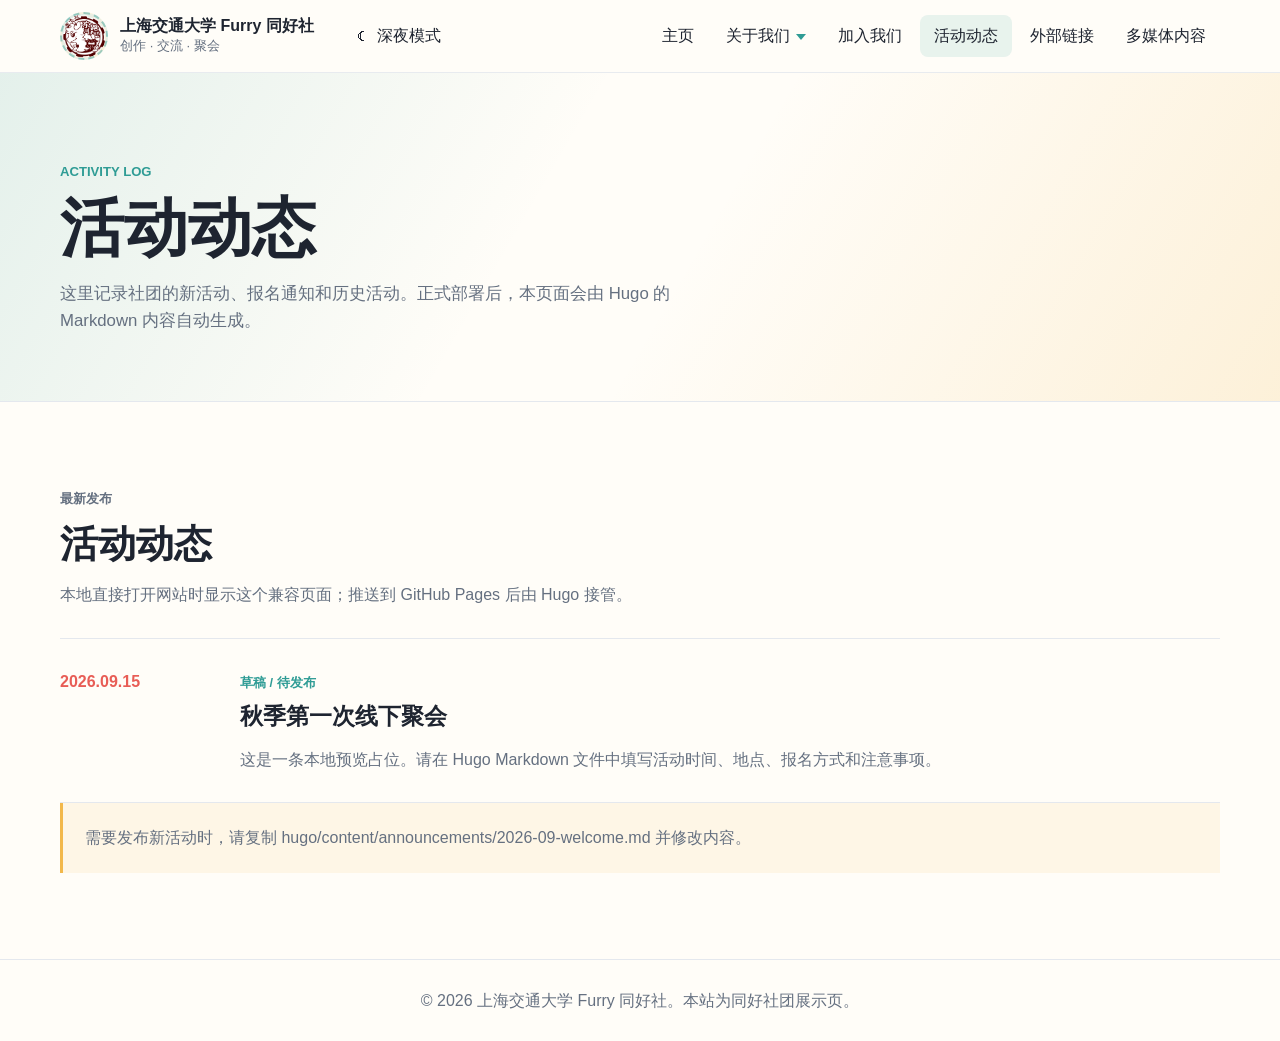
==== announcements/index.html @ 958e7d57 "初始化上海交通大学 Furry 同好社网站" ====
<!doctype html>
<html lang="zh-CN">
<head>
  <meta charset="utf-8">
  <meta name="viewport" content="width=device-width, initial-scale=1">
  <meta name="description" content="上海交通大学 Furry 同好社的活动动态与归档。">
  <title>活动动态 | 上海交通大学 Furry 同好社</title>
  <link rel="stylesheet" href="../styles.css">
</head>
<body data-page="announcements" data-site-base="../">
  <div data-site-nav-slot></div>
  <main>
    <header class="page-hero">
      <div class="page-hero-inner">
        <p class="eyebrow">ACTIVITY LOG</p>
        <h1>活动动态</h1>
        <p>这里记录社团的新活动、报名通知和历史活动。正式部署后，本页面会由 Hugo 的 Markdown 内容自动生成。</p>
      </div>
    </header>

    <section class="section">
      <div class="section-inner">
        <div class="section-heading">
          <p class="eyebrow">最新发布</p>
          <h2>活动动态</h2>
          <p>本地直接打开网站时显示这个兼容页面；推送到 GitHub Pages 后由 Hugo 接管。</p>
        </div>
        <div class="announcement-list">
          <!-- 本地预览占位。正式发布请编辑 hugo/content/announcements/ 下的 Markdown 文件。 -->
          <article class="announcement-item">
            <time datetime="2026-09-15">2026.09.15</time>
            <div>
              <span class="status-tag">草稿 / 待发布</span>
              <h2>秋季第一次线下聚会</h2>
              <p>这是一条本地预览占位。请在 Hugo Markdown 文件中填写活动时间、地点、报名方式和注意事项。</p>
            </div>
          </article>
          <div class="empty-note">需要发布新活动时，请复制 hugo/content/announcements/2026-09-welcome.md 并修改内容。</div>
        </div>
      </div>
    </section>
  </main>
  <footer class="footer"><p>© 2026 上海交通大学 Furry 同好社。本站为同好社团展示页。</p></footer>
  <script src="../nav.js"></script>
  <script src="../script.js"></script>
</body>
</html>
---- styles.css ----
:root {
  --bg: #fffdf8;
  --surface: #ffffff;
  --ink: #1e2430;
  --muted: #657080;
  --line: #e4e8ee;
  --header-bg: rgba(255, 253, 248, 0.92);
  --header-border: rgba(228, 232, 238, 0.85);
  --band: #f4f8f6;
  --coral: #e85d56;
  --teal: #2f9c95;
  --yellow: #f2b84b;
  --leaf: #78a866;
  --shadow: 0 18px 45px rgba(30, 36, 48, 0.12);
  --card-shadow: 0 10px 28px rgba(30, 36, 48, 0.06);
  --hero-overlay: linear-gradient(90deg, rgba(30, 36, 48, 0.64), rgba(30, 36, 48, 0.22) 54%, rgba(30, 36, 48, 0.08));
  --radius: 8px;
  color-scheme: light;
}

:root[data-theme="dark"] {
  --bg: #111418;
  --surface: #1a2027;
  --ink: #edf2f7;
  --muted: #a7b2c2;
  --line: #303946;
  --header-bg: rgba(17, 20, 24, 0.9);
  --header-border: rgba(48, 57, 70, 0.88);
  --band: #151b22;
  --coral: #ff766f;
  --teal: #63d2c9;
  --yellow: #ffd166;
  --leaf: #9fca8f;
  --shadow: 0 18px 45px rgba(0, 0, 0, 0.36);
  --card-shadow: 0 10px 28px rgba(0, 0, 0, 0.24);
  --hero-overlay: linear-gradient(90deg, rgba(10, 13, 18, 0.76), rgba(10, 13, 18, 0.34) 54%, rgba(10, 13, 18, 0.14));
  color-scheme: dark;
}

* {
  box-sizing: border-box;
}

html {
  scroll-behavior: smooth;
}

body {
  margin: 0;
  background: var(--bg);
  color: var(--ink);
  font-family: -apple-system, BlinkMacSystemFont, "Segoe UI", "Microsoft YaHei", sans-serif;
  line-height: 1.6;
  transition: background-color 180ms ease, color 180ms ease;
}

a {
  color: inherit;
  text-decoration: none;
}

img {
  display: block;
  max-width: 100%;
}

button {
  font: inherit;
}

.sr-only {
  position: absolute;
  width: 1px;
  height: 1px;
  padding: 0;
  margin: -1px;
  overflow: hidden;
  clip: rect(0, 0, 0, 0);
  white-space: nowrap;
  border: 0;
}

.site-header {
  position: sticky;
  top: 0;
  z-index: 20;
  background: var(--header-bg);
  border-bottom: 1px solid var(--header-border);
  backdrop-filter: blur(18px);
}

.nav {
  width: min(1160px, calc(100% - 40px));
  min-height: 72px;
  margin: 0 auto;
  display: flex;
  align-items: center;
  justify-content: space-between;
  gap: 24px;
}

.brand {
  display: inline-flex;
  align-items: center;
  gap: 12px;
  min-width: 0;
}

.logo-slot {
  width: 48px;
  height: 48px;
  flex: 0 0 48px;
  display: grid;
  place-items: center;
  overflow: hidden;
  border: 2px dashed rgba(47, 156, 149, 0.45);
  border-radius: 50%;
  background: linear-gradient(135deg, rgba(47, 156, 149, 0.16), rgba(242, 184, 75, 0.18));
}

.logo-slot.is-empty::before {
  content: "LOGO";
  color: var(--teal);
  font-size: 0.72rem;
  font-weight: 800;
  letter-spacing: 0;
}

.brand-title,
.brand-subtitle {
  display: block;
}

.brand-title {
  font-weight: 800;
  line-height: 1.2;
}

.brand-subtitle {
  color: var(--muted);
  font-size: 0.82rem;
}

.nav-menu {
  list-style: none;
  margin: 0;
  margin-left: auto;
  padding: 0;
  display: flex;
  align-items: center;
  gap: 4px;
}

.nav-menu a,
.nav-menu button,
.theme-toggle {
  display: inline-flex;
  align-items: center;
  min-height: 40px;
  padding: 8px 14px;
  border: 0;
  border-radius: var(--radius);
  background: transparent;
  color: var(--ink);
  cursor: pointer;
}

.nav-menu a:hover,
.nav-menu button:hover,
.theme-toggle:hover,
.nav-menu a:focus-visible,
.nav-menu button:focus-visible,
.theme-toggle:focus-visible,
.nav-menu a.is-current,
.nav-menu button.is-current {
  outline: 0;
  background: rgba(47, 156, 149, 0.11);
}

.has-submenu {
  position: relative;
}

.has-submenu > button::after {
  content: "";
  width: 0;
  height: 0;
  margin-left: 6px;
  border-left: 5px solid transparent;
  border-right: 5px solid transparent;
  border-top: 6px solid var(--teal);
  transform: translateY(1px);
  transition: transform 180ms ease;
}

.has-submenu:hover > button::after,
.has-submenu:focus-within > button::after,
.has-submenu.is-open > button::after {
  transform: translateY(1px) rotate(180deg);
}

.theme-toggle {
  gap: 8px;
  border: 0;
  border-radius: var(--radius);
  background: transparent;
  color: var(--ink);
  cursor: pointer;
}

.theme-icon {
  width: 1.1em;
  text-align: center;
}

.theme-toggle .theme-icon::before {
  content: "☾";
}

:root[data-theme="dark"] .theme-toggle .theme-icon::before {
  content: "☀";
}

.submenu {
  position: absolute;
  top: calc(100% + 8px);
  left: 0;
  min-width: 150px;
  margin: 0;
  padding: 8px;
  list-style: none;
  border: 1px solid var(--line);
  border-radius: var(--radius);
  background: var(--surface);
  box-shadow: var(--shadow);
  opacity: 0;
  visibility: hidden;
  transform: translateY(-8px);
  transition: opacity 180ms ease, transform 180ms ease, visibility 180ms ease;
}

.has-submenu:hover .submenu,
.has-submenu:focus-within .submenu {
  opacity: 1;
  visibility: visible;
  transform: translateY(0);
}

.submenu a {
  width: 100%;
  white-space: nowrap;
}

.nav-toggle {
  display: none;
  width: 44px;
  height: 44px;
  border: 1px solid var(--line);
  border-radius: var(--radius);
  background: var(--surface);
  cursor: pointer;
}

.nav-toggle span:not(.sr-only) {
  display: block;
  width: 20px;
  height: 2px;
  margin: 4px auto;
  background: var(--ink);
}

.hero {
  position: relative;
  min-height: calc(100vh - 72px);
  display: grid;
  align-items: end;
  overflow: hidden;
}

.carousel,
.slides,
.slide,
.slide-placeholder {
  position: absolute;
  inset: 0;
}

.slide {
  opacity: 0;
  transition: opacity 500ms ease;
}

.slide.is-active {
  opacity: 1;
}

.slide-placeholder {
  background-size: cover;
  background-position: center;
}

.slide-placeholder::after {
  content: "";
  position: absolute;
  inset: 0;
  background: var(--hero-overlay);
}

.slide-campus {
  background:
    radial-gradient(circle at 24% 30%, rgba(232, 93, 86, 0.72), transparent 16%),
    radial-gradient(circle at 72% 42%, rgba(47, 156, 149, 0.62), transparent 18%),
    linear-gradient(135deg, #87b88d 0%, #e6d88b 42%, #92c7cf 100%);
}

.slide-workshop {
  background:
    radial-gradient(circle at 66% 32%, rgba(242, 184, 75, 0.82), transparent 17%),
    radial-gradient(circle at 32% 58%, rgba(47, 156, 149, 0.72), transparent 18%),
    linear-gradient(135deg, #f7f4ea 0%, #b8d7dc 52%, #eaa29d 100%);
}

.slide-photo {
  background:
    radial-gradient(circle at 40% 38%, rgba(120, 168, 102, 0.72), transparent 18%),
    radial-gradient(circle at 76% 58%, rgba(232, 93, 86, 0.62), transparent 15%),
    linear-gradient(135deg, #8cc1a4 0%, #c8d97a 45%, #d8eef0 100%);
}

.carousel-btn {
  position: absolute;
  top: 50%;
  z-index: 4;
  width: 44px;
  height: 44px;
  border: 1px solid rgba(255, 255, 255, 0.58);
  border-radius: 50%;
  background: rgba(255, 255, 255, 0.22);
  color: #fff;
  font-size: 2rem;
  line-height: 1;
  cursor: pointer;
  transform: translateY(-50%);
}

.carousel-btn:hover,
.carousel-btn:focus-visible {
  outline: 0;
  background: rgba(255, 255, 255, 0.34);
}

.carousel-btn.prev {
  left: 24px;
}

.carousel-btn.next {
  right: 24px;
}

.carousel-dots {
  position: absolute;
  left: 50%;
  bottom: 28px;
  z-index: 5;
  display: flex;
  gap: 10px;
  transform: translateX(-50%);
}

.carousel-dots button {
  width: 10px;
  height: 10px;
  padding: 0;
  border: 1px solid rgba(255, 255, 255, 0.8);
  border-radius: 50%;
  background: rgba(255, 255, 255, 0.35);
  cursor: pointer;
}

.carousel-dots button.is-active {
  background: #fff;
}

.hero-copy {
  position: relative;
  z-index: 3;
  width: min(1160px, calc(100% - 40px));
  margin: 0 auto;
  padding: 0 0 118px;
  color: #fff;
}

.hero-copy h1 {
  max-width: 780px;
  margin: 0;
  font-size: clamp(2.3rem, 5vw, 5.4rem);
  line-height: 1.05;
  letter-spacing: 0;
}

.hero-copy p:not(.eyebrow) {
  max-width: 670px;
  margin: 22px 0 0;
  font-size: 1.08rem;
}

.eyebrow {
  margin: 0 0 12px;
  color: var(--teal);
  font-size: 0.82rem;
  font-weight: 800;
  letter-spacing: 0;
  text-transform: uppercase;
}

.hero-copy .eyebrow {
  color: #ffe08d;
}

.hero-actions {
  display: flex;
  flex-wrap: wrap;
  gap: 12px;
  margin-top: 28px;
}

.btn {
  display: inline-flex;
  align-items: center;
  justify-content: center;
  min-height: 44px;
  padding: 10px 18px;
  border-radius: var(--radius);
  font-weight: 700;
}

.btn.primary {
  background: var(--coral);
  color: #fff;
}

.btn.secondary {
  border: 1px solid rgba(255, 255, 255, 0.7);
  color: #fff;
}

.section {
  padding: 86px 0;
}

.band {
  background: var(--band);
}

.section-inner {
  width: min(1160px, calc(100% - 40px));
  margin: 0 auto;
}

.two-column {
  display: grid;
  grid-template-columns: minmax(240px, 0.8fr) minmax(0, 1.2fr);
  gap: 52px;
  align-items: start;
}

h2 {
  margin: 0;
  font-size: clamp(1.8rem, 3vw, 3rem);
  line-height: 1.18;
  letter-spacing: 0;
}

h3 {
  margin: 0 0 8px;
  font-size: 1.08rem;
}

.prose p,
.section-heading p,
.notice p,
.feature p,
.member p {
  color: var(--muted);
}

.prose p:first-child {
  margin-top: 0;
}

.section-heading {
  max-width: 680px;
  margin-bottom: 30px;
}

.notice-list,
.feature-grid,
.member-grid,
.gallery-grid {
  display: grid;
  gap: 18px;
}

.notice-list {
  grid-template-columns: repeat(3, minmax(0, 1fr));
}

.feature-grid {
  grid-template-columns: repeat(4, minmax(0, 1fr));
}

.member-grid {
  grid-template-columns: repeat(3, minmax(0, 1fr));
}

.gallery-grid {
  grid-template-columns: repeat(4, minmax(0, 1fr));
}

.notice,
.feature,
.member,
.gallery-grid figure {
  margin: 0;
  border: 1px solid var(--line);
  border-radius: var(--radius);
  background: var(--surface);
  box-shadow: var(--card-shadow);
}

.notice,
.feature,
.member {
  padding: 22px;
}

.notice time {
  display: block;
  margin-bottom: 12px;
  color: var(--coral);
  font-size: 0.88rem;
  font-weight: 800;
}

.feature-icon {
  display: inline-grid;
  place-items: center;
  width: 36px;
  height: 36px;
  margin-bottom: 18px;
  border-radius: 50%;
  background: rgba(47, 156, 149, 0.12);
  color: var(--teal);
  font-weight: 900;
}

.avatar-placeholder {
  width: 64px;
  height: 64px;
  display: grid;
  place-items: center;
  margin-bottom: 18px;
  border-radius: 50%;
  background: linear-gradient(135deg, rgba(232, 93, 86, 0.18), rgba(47, 156, 149, 0.18));
  color: var(--teal);
  font-weight: 900;
}

.gallery-grid figure {
  overflow: hidden;
}

.gallery-placeholder {
  aspect-ratio: 4 / 3;
  background-size: cover;
}

.gallery-one {
  background: linear-gradient(135deg, rgba(47, 156, 149, 0.32), rgba(242, 184, 75, 0.45));
}

.gallery-two {
  background: linear-gradient(135deg, rgba(232, 93, 86, 0.28), rgba(47, 156, 149, 0.34));
}

.gallery-three {
  background: linear-gradient(135deg, rgba(120, 168, 102, 0.32), rgba(242, 184, 75, 0.34));
}

.gallery-four {
  background: linear-gradient(135deg, rgba(47, 156, 149, 0.26), rgba(232, 93, 86, 0.32));
}

figcaption {
  padding: 14px 16px;
  color: var(--muted);
}

.link-list {
  display: flex;
  flex-wrap: wrap;
  gap: 12px;
}

.link-list a {
  display: inline-flex;
  align-items: center;
  min-height: 44px;
  padding: 10px 16px;
  border: 1px solid var(--line);
  border-radius: var(--radius);
  background: var(--surface);
  color: var(--teal);
  font-weight: 800;
}

.link-list a:hover,
.link-list a:focus-visible {
  outline: 0;
  border-color: rgba(47, 156, 149, 0.5);
  background: rgba(47, 156, 149, 0.08);
}

.footer {
  padding: 28px 20px;
  border-top: 1px solid var(--line);
  color: var(--muted);
  text-align: center;
}

.footer p {
  margin: 0;
}

.section-more {
  margin: 24px 0 0;
}

.section-more a,
.text-link {
  color: var(--teal);
  font-weight: 800;
}

/* 内页公共样式：about、announcements、links、gallery 共用。 */
.page-hero {
  padding: 88px 0 66px;
  border-bottom: 1px solid var(--line);
  background:
    linear-gradient(120deg, rgba(47, 156, 149, 0.13), transparent 42%),
    linear-gradient(300deg, rgba(242, 184, 75, 0.18), transparent 46%),
    var(--bg);
}

.page-hero-inner {
  width: min(1160px, calc(100% - 40px));
  margin: 0 auto;
}

.page-hero h1 {
  max-width: 760px;
  margin: 0;
  font-size: clamp(2.2rem, 5vw, 4.5rem);
  line-height: 1.08;
  letter-spacing: 0;
}

.page-hero p:not(.eyebrow) {
  max-width: 680px;
  margin: 18px 0 0;
  color: var(--muted);
  font-size: 1.05rem;
}

.page-index {
  display: flex;
  flex-wrap: wrap;
  gap: 10px;
  margin-top: 28px;
}

.page-index a {
  padding: 8px 12px;
  border: 1px solid var(--line);
  border-radius: var(--radius);
  background: var(--surface);
  color: var(--teal);
  font-weight: 700;
}

.content-grid {
  display: grid;
  grid-template-columns: 240px minmax(0, 1fr);
  gap: 52px;
}

.content-label {
  color: var(--teal);
  font-weight: 800;
}

.detail-list {
  display: grid;
  grid-template-columns: repeat(2, minmax(0, 1fr));
  gap: 18px;
}

.detail-item {
  padding: 20px 0;
  border-top: 2px solid var(--teal);
}

.detail-item p {
  margin-bottom: 0;
  color: var(--muted);
}

.member-list,
.announcement-list {
  border-top: 1px solid var(--line);
}

.member-row {
  display: grid;
  grid-template-columns: 80px minmax(160px, 0.45fr) minmax(0, 1fr);
  gap: 24px;
  align-items: center;
  padding: 22px 0;
  border-bottom: 1px solid var(--line);
}

.member-row .avatar-placeholder {
  margin: 0;
}

.member-row h3,
.member-row p {
  margin: 0;
}

.member-row p {
  color: var(--muted);
}

.member-avatar {
  width: 64px;
  height: 64px;
  object-fit: cover;
  border-radius: 50%;
}

.roster-grid {
  display: grid;
  grid-template-columns: repeat(4, minmax(0, 1fr));
  gap: 18px;
}

.roster-card {
  min-width: 0;
  padding: 22px;
  border: 1px solid var(--line);
  border-radius: var(--radius);
  background: var(--surface);
}

.roster-card .avatar-placeholder {
  margin-bottom: 16px;
}

.roster-card h3,
.roster-card p {
  margin: 0;
}

.roster-card p {
  color: var(--muted);
  font-size: 0.92rem;
}

.roster-avatar {
  width: 72px;
  height: 72px;
  margin-bottom: 16px;
  object-fit: cover;
  border-radius: 50%;
}

.announcement-item {
  display: grid;
  grid-template-columns: 150px minmax(0, 1fr);
  gap: 30px;
  padding: 30px 0;
  border-bottom: 1px solid var(--line);
}

.announcement-item time {
  color: var(--coral);
  font-weight: 800;
}

.announcement-item h2 {
  font-size: 1.45rem;
}

.announcement-item p {
  margin-bottom: 0;
  color: var(--muted);
}

.status-tag {
  display: inline-block;
  margin-bottom: 10px;
  color: var(--teal);
  font-size: 0.8rem;
  font-weight: 800;
}

.directory {
  display: grid;
  grid-template-columns: repeat(2, minmax(0, 1fr));
  gap: 18px 36px;
}

.directory-item {
  display: grid;
  grid-template-columns: 52px minmax(0, 1fr) auto;
  gap: 16px;
  align-items: center;
  padding: 22px 0;
  border-bottom: 1px solid var(--line);
}

.link-mark {
  width: 52px;
  height: 52px;
  display: grid;
  place-items: center;
  border-radius: var(--radius);
  background: rgba(47, 156, 149, 0.12);
  color: var(--teal);
  font-weight: 900;
}

.directory-item h2 {
  font-size: 1.12rem;
}

.directory-item p {
  margin: 4px 0 0;
  color: var(--muted);
  font-size: 0.92rem;
}

.directory-arrow {
  color: var(--teal);
  font-size: 1.3rem;
}

.album-section + .album-section {
  margin-top: 64px;
}

.album-heading {
  display: flex;
  align-items: end;
  justify-content: space-between;
  gap: 24px;
  margin-bottom: 22px;
}

.album-heading p {
  margin: 0;
  color: var(--muted);
}

.media-grid {
  display: grid;
  grid-template-columns: repeat(3, minmax(0, 1fr));
  gap: 18px;
}

.media-item {
  margin: 0;
  overflow: hidden;
  border: 1px solid var(--line);
  border-radius: var(--radius);
  background: var(--surface);
}

.media-placeholder {
  aspect-ratio: 4 / 3;
  display: grid;
  place-items: center;
  background: linear-gradient(135deg, rgba(47, 156, 149, 0.2), rgba(242, 184, 75, 0.28));
  color: var(--teal);
  font-weight: 800;
}

.empty-note {
  padding: 22px;
  border-left: 3px solid var(--yellow);
  background: rgba(242, 184, 75, 0.1);
  color: var(--muted);
}

@media (max-width: 900px) {
  .nav {
    min-height: 64px;
  }

  .nav-toggle {
    display: block;
  }

  .nav-menu {
    position: absolute;
    top: 64px;
    left: 20px;
    right: 20px;
    display: none;
    align-items: stretch;
    padding: 12px;
    border: 1px solid var(--line);
    border-radius: var(--radius);
    background: var(--surface);
    box-shadow: var(--shadow);
  }

  .nav-menu.is-open {
    display: block;
  }

  .nav-menu a,
  .nav-menu button,
  .theme-toggle {
    width: 100%;
    justify-content: space-between;
  }

  .submenu {
    position: static;
    display: none;
    box-shadow: none;
    border: 0;
    padding: 0 0 6px 16px;
    opacity: 1;
    visibility: visible;
    transform: none;
  }

  .has-submenu.is-open .submenu {
    display: block;
  }

  .hero {
    min-height: calc(100vh - 64px);
  }

  .carousel-btn {
    display: none;
  }

  .hero-copy {
    padding-bottom: 96px;
  }

  .two-column,
  .notice-list,
  .feature-grid,
  .member-grid,
  .gallery-grid,
  .content-grid,
  .detail-list,
  .directory,
  .media-grid {
    grid-template-columns: 1fr;
  }

  .roster-grid {
    grid-template-columns: repeat(2, minmax(0, 1fr));
  }

  .member-row,
  .announcement-item {
    grid-template-columns: 1fr;
    gap: 12px;
  }

  .member-row {
    align-items: start;
  }

  .section {
    padding: 62px 0;
  }
}

@media (max-width: 560px) {
  .nav,
  .section-inner,
  .hero-copy {
    width: min(100% - 28px, 1160px);
  }

  .brand-title {
    font-size: 0.95rem;
  }

  .brand-subtitle {
    display: none;
  }

  .logo-slot {
    width: 42px;
    height: 42px;
    flex-basis: 42px;
  }

  .hero-copy h1 {
    font-size: 2.1rem;
  }

  .hero-actions {
    display: grid;
  }

  .roster-grid {
    grid-template-columns: 1fr;
  }
}

@media (prefers-reduced-motion: reduce) {
  html {
    scroll-behavior: auto;
  }

  *,
  *::before,
  *::after {
    transition-duration: 0.01ms !important;
    animation-duration: 0.01ms !important;
    animation-iteration-count: 1 !important;
  }
}
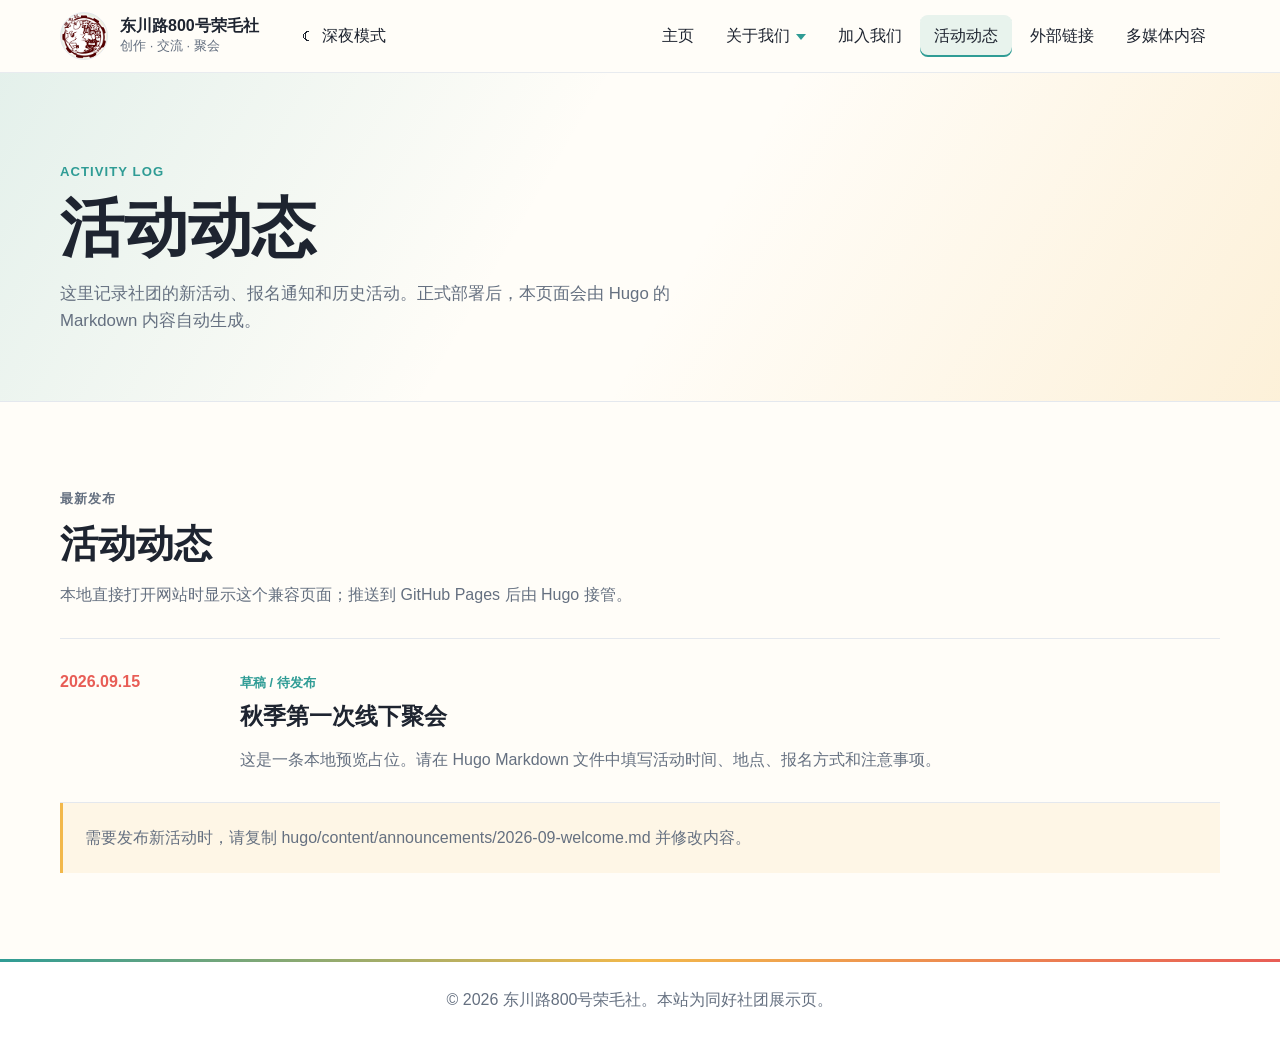
==== commit 1ecb2522: "更新社团名称与成员联系信息" ====
--- a/announcements/index.html
+++ b/announcements/index.html
@@ -3,8 +3,8 @@
 <head>
   <meta charset="utf-8">
   <meta name="viewport" content="width=device-width, initial-scale=1">
-  <meta name="description" content="上海交通大学 Furry 同好社的活动动态与归档。">
-  <title>活动动态 | 上海交通大学 Furry 同好社</title>
+  <meta name="description" content="东川路800号荣毛社的活动动态与归档。">
+  <title>活动动态 | 东川路800号荣毛社</title>
   <link rel="stylesheet" href="../styles.css">
 </head>
 <body data-page="announcements" data-site-base="../">
@@ -40,7 +40,7 @@
       </div>
     </section>
   </main>
-  <footer class="footer"><p>© 2026 上海交通大学 Furry 同好社。本站为同好社团展示页。</p></footer>
+  <footer class="footer"><p>© 2026 东川路800号荣毛社。本站为同好社团展示页。</p></footer>
   <script src="../nav.js"></script>
   <script src="../script.js"></script>
 </body>
--- a/styles.css
+++ b/styles.css
@@ -1,1044 +1,2687 @@
-:root {
-  --bg: #fffdf8;
-  --surface: #ffffff;
-  --ink: #1e2430;
-  --muted: #657080;
-  --line: #e4e8ee;
-  --header-bg: rgba(255, 253, 248, 0.92);
-  --header-border: rgba(228, 232, 238, 0.85);
-  --band: #f4f8f6;
-  --coral: #e85d56;
-  --teal: #2f9c95;
-  --yellow: #f2b84b;
-  --leaf: #78a866;
-  --shadow: 0 18px 45px rgba(30, 36, 48, 0.12);
-  --card-shadow: 0 10px 28px rgba(30, 36, 48, 0.06);
-  --hero-overlay: linear-gradient(90deg, rgba(30, 36, 48, 0.64), rgba(30, 36, 48, 0.22) 54%, rgba(30, 36, 48, 0.08));
-  --radius: 8px;
-  color-scheme: light;
-}
+:root {+
+  --bg: #fffdf8;+
+  --surface: #ffffff;+
+  --ink: #1e2430;+
+  --muted: #657080;+
+  --line: #e4e8ee;+
+  --header-bg: rgba(255, 253, 248, 0.92);+
+  --header-border: rgba(228, 232, 238, 0.85);+
+  --band: #f4f8f6;+
+  --coral: #e85d56;+
+  --teal: #2f9c95;+
+  --yellow: #f2b84b;+
+  --leaf: #78a866;+
+  --shadow: 0 18px 45px rgba(30, 36, 48, 0.12);+
+  --card-shadow: 0 10px 28px rgba(30, 36, 48, 0.06);+
+  --hero-overlay: linear-gradient(90deg, rgba(30, 36, 48, 0.64), rgba(30, 36, 48, 0.22) 54%, rgba(30, 36, 48, 0.08));+
+  --radius: 8px;+
+  color-scheme: light;+
+}+
++
+:root[data-theme="dark"] {+
+  --bg: #111418;+
+  --surface: #1a2027;+
+  --ink: #edf2f7;+
+  --muted: #a7b2c2;+
+  --line: #303946;+
+  --header-bg: rgba(17, 20, 24, 0.9);+
+  --header-border: rgba(48, 57, 70, 0.88);+
+  --band: #151b22;+
+  --coral: #ff766f;+
+  --teal: #63d2c9;+
+  --yellow: #ffd166;+
+  --leaf: #9fca8f;+
+  --shadow: 0 18px 45px rgba(0, 0, 0, 0.36);+
+  --card-shadow: 0 10px 28px rgba(0, 0, 0, 0.24);+
+  --hero-overlay: linear-gradient(90deg, rgba(10, 13, 18, 0.76), rgba(10, 13, 18, 0.34) 54%, rgba(10, 13, 18, 0.14));+
+  color-scheme: dark;+
+}+
++
+* {+
+  box-sizing: border-box;+
+}+
++
+html {+
+  scroll-behavior: smooth;+
+}+
++
+body {+
+  margin: 0;+
+  background: var(--bg);+
+  color: var(--ink);+
+  font-family: -apple-system, BlinkMacSystemFont, "Segoe UI", "Microsoft YaHei", sans-serif;+
+  line-height: 1.6;+
+  transition: background-color 180ms ease, color 180ms ease;+
+}+
++
+a {+
+  color: inherit;+
+  text-decoration: none;+
+}+
++
+img {+
+  display: block;+
+  max-width: 100%;+
+}+
++
+button {+
+  font: inherit;+
+}+
++
+.sr-only {+
+  position: absolute;+
+  width: 1px;+
+  height: 1px;+
+  padding: 0;+
+  margin: -1px;+
+  overflow: hidden;+
+  clip: rect(0, 0, 0, 0);+
+  white-space: nowrap;+
+  border: 0;+
+}+
++
+.site-header {+
+  position: sticky;+
+  top: 0;+
+  z-index: 20;+
+  background: var(--header-bg);+
+  border-bottom: 1px solid var(--header-border);+
+  backdrop-filter: blur(18px);+
+}+
++
+.nav {+
+  width: min(1160px, calc(100% - 40px));+
+  min-height: 72px;+
+  margin: 0 auto;+
+  display: flex;+
+  align-items: center;+
+  justify-content: space-between;+
+  gap: 24px;+
+}+
++
+.brand {+
+  display: inline-flex;+
+  align-items: center;+
+  gap: 12px;+
+  min-width: 0;+
+}+
++
+.logo-slot {+
+  width: 48px;+
+  height: 48px;+
+  flex: 0 0 48px;+
+  display: grid;+
+  place-items: center;+
+  overflow: hidden;+
+  border: 2px dashed rgba(47, 156, 149, 0.45);+
+  border-radius: 50%;+
+  background: linear-gradient(135deg, rgba(47, 156, 149, 0.16), rgba(242, 184, 75, 0.18));+
+}+
++
+.logo-slot.is-empty::before {+
+  content: "LOGO";+
+  color: var(--teal);+
+  font-size: 0.72rem;+
+  font-weight: 800;+
+  letter-spacing: 0;+
+}+
++
+.brand-title,+
+.brand-subtitle {+
+  display: block;+
+}+
++
+.brand-title {+
+  font-weight: 800;+
+  line-height: 1.2;+
+}+
++
+.brand-subtitle {+
+  color: var(--muted);+
+  font-size: 0.82rem;+
+}+
++
+.nav-menu {+
+  list-style: none;+
+  margin: 0;+
+  margin-left: auto;+
+  padding: 0;+
+  display: flex;+
+  align-items: center;+
+  gap: 4px;+
+}+
++
+.nav-menu a,+
+.nav-menu button,+
+.theme-toggle {+
+  display: inline-flex;+
+  align-items: center;+
+  min-height: 40px;+
+  padding: 8px 14px;+
+  border: 0;+
+  border-radius: var(--radius);+
+  background: transparent;+
+  color: var(--ink);+
+  cursor: pointer;+
+}+
++
+.nav-menu a:hover,+
+.nav-menu button:hover,+
+.theme-toggle:hover,+
+.nav-menu a:focus-visible,+
+.nav-menu button:focus-visible,+
+.theme-toggle:focus-visible,+
+.nav-menu a.is-current,+
+.nav-menu button.is-current {+
+  outline: 0;+
+  background: rgba(47, 156, 149, 0.11);+
+}+
++
+.has-submenu {+
+  position: relative;+
+}+
++
+.has-submenu > button::after {+
+  content: "";+
+  width: 0;+
+  height: 0;+
+  margin-left: 6px;+
+  border-left: 5px solid transparent;+
+  border-right: 5px solid transparent;+
+  border-top: 6px solid var(--teal);+
+  transform: translateY(1px);+
+  transition: transform 180ms ease;+
+}+
++
+.has-submenu:hover > button::after,+
+.has-submenu:focus-within > button::after,+
+.has-submenu.is-open > button::after {+
+  transform: translateY(1px) rotate(180deg);+
+}+
++
+.theme-toggle {+
+  gap: 8px;+
+  border: 0;+
+  border-radius: var(--radius);+
+  background: transparent;+
+  color: var(--ink);+
+  cursor: pointer;+
+}+
++
+.theme-icon {+
+  width: 1.1em;+
+  text-align: center;+
+}+
++
+.theme-toggle .theme-icon::before {+
+  content: "☾";+
+}+
++
+:root[data-theme="dark"] .theme-toggle .theme-icon::before {+
+  content: "☀";+
+}+
++
+.submenu {+
+  position: absolute;+
+  top: calc(100% + 8px);+
+  left: 0;+
+  min-width: 150px;+
+  margin: 0;+
+  padding: 8px;+
+  list-style: none;+
+  border: 1px solid var(--line);+
+  border-radius: var(--radius);+
+  background: var(--surface);+
+  box-shadow: var(--shadow);+
+  opacity: 0;+
+  visibility: hidden;+
+  transform: translateY(-8px);+
+  transition: opacity 180ms ease, transform 180ms ease, visibility 180ms ease;+
+}+
++
+.has-submenu:hover .submenu,+
+.has-submenu:focus-within .submenu {+
+  opacity: 1;+
+  visibility: visible;+
+  transform: translateY(0);+
+}+
++
+.submenu a {+
+  width: 100%;+
+  white-space: nowrap;+
+}+
++
+.nav-toggle {+
+  display: none;+
+  width: 44px;+
+  height: 44px;+
+  border: 1px solid var(--line);+
+  border-radius: var(--radius);+
+  background: var(--surface);+
+  cursor: pointer;+
+}+
++
+.nav-toggle span:not(.sr-only) {+
+  display: block;+
+  width: 20px;+
+  height: 2px;+
+  margin: 4px auto;+
+  background: var(--ink);+
+}+
++
+.hero {+
+  position: relative;+
+  min-height: calc(100vh - 72px);+
+  display: grid;+
+  align-items: end;+
+  overflow: hidden;+
+}+
++
+.carousel,+
+.slides,+
+.slide,+
+.slide-placeholder {+
+  position: absolute;+
+  inset: 0;+
+}+
++
+.slide {+
+  opacity: 0;+
+  transition: opacity 500ms ease;+
+}+
++
+.slide.is-active {+
+  opacity: 1;+
+}+
++
+.slide-placeholder {+
+  background-size: cover;+
+  background-position: center;+
+}+
++
+.slide-placeholder::after {+
+  content: "";+
+  position: absolute;+
+  inset: 0;+
+  background: var(--hero-overlay);+
+}+
++
+.slide-campus {+
+  background:+
+    radial-gradient(circle at 24% 30%, rgba(232, 93, 86, 0.72), transparent 16%),+
+    radial-gradient(circle at 72% 42%, rgba(47, 156, 149, 0.62), transparent 18%),+
+    linear-gradient(135deg, #87b88d 0%, #e6d88b 42%, #92c7cf 100%);+
+}+
++
+.slide-workshop {+
+  background:+
+    radial-gradient(circle at 66% 32%, rgba(242, 184, 75, 0.82), transparent 17%),+
+    radial-gradient(circle at 32% 58%, rgba(47, 156, 149, 0.72), transparent 18%),+
+    linear-gradient(135deg, #f7f4ea 0%, #b8d7dc 52%, #eaa29d 100%);+
+}+
++
+.slide-photo {+
+  background:+
+    radial-gradient(circle at 40% 38%, rgba(120, 168, 102, 0.72), transparent 18%),+
+    radial-gradient(circle at 76% 58%, rgba(232, 93, 86, 0.62), transparent 15%),+
+    linear-gradient(135deg, #8cc1a4 0%, #c8d97a 45%, #d8eef0 100%);+
+}+
++
+.carousel-btn {+
+  position: absolute;+
+  top: 50%;+
+  z-index: 4;+
+  width: 44px;+
+  height: 44px;+
+  border: 1px solid rgba(255, 255, 255, 0.58);+
+  border-radius: 50%;+
+  background: rgba(255, 255, 255, 0.22);+
+  color: #fff;+
+  font-size: 2rem;+
+  line-height: 1;+
+  cursor: pointer;+
+  transform: translateY(-50%);+
+}+
++
+.carousel-btn:hover,+
+.carousel-btn:focus-visible {+
+  outline: 0;+
+  background: rgba(255, 255, 255, 0.34);+
+}+
++
+.carousel-btn.prev {+
+  left: 24px;+
+}+
++
+.carousel-btn.next {+
+  right: 24px;+
+}+
++
+.carousel-dots {+
+  position: absolute;+
+  left: 50%;+
+  bottom: 28px;+
+  z-index: 5;+
+  display: flex;+
+  gap: 10px;+
+  transform: translateX(-50%);+
+}+
++
+.carousel-dots button {+
+  width: 10px;+
+  height: 10px;+
+  padding: 0;+
+  border: 1px solid rgba(255, 255, 255, 0.8);+
+  border-radius: 50%;+
+  background: rgba(255, 255, 255, 0.35);+
+  cursor: pointer;+
+}+
++
+.carousel-dots button.is-active {+
+  background: #fff;+
+}+
++
+.hero-copy {+
+  position: relative;+
+  z-index: 3;+
+  width: min(1160px, calc(100% - 40px));+
+  margin: 0 auto;+
+  padding: 0 0 118px;+
+  color: #fff;+
+}+
++
+.hero-copy h1 {+
+  max-width: 780px;+
+  margin: 0;+
+  font-size: clamp(2.3rem, 5vw, 5.4rem);+
+  line-height: 1.05;+
+  letter-spacing: 0;+
+}+
++
+.hero-copy p:not(.eyebrow) {+
+  max-width: 670px;+
+  margin: 22px 0 0;+
+  font-size: 1.08rem;+
+}+
++
+.eyebrow {+
+  margin: 0 0 12px;+
+  color: var(--teal);+
+  font-size: 0.82rem;+
+  font-weight: 800;+
+  letter-spacing: 0;+
+  text-transform: uppercase;+
+}+
++
+.hero-copy .eyebrow {+
+  color: #ffe08d;+
+}+
++
+.hero-actions {+
+  display: flex;+
+  flex-wrap: wrap;+
+  gap: 12px;+
+  margin-top: 28px;+
+}+
++
+.btn {+
+  display: inline-flex;+
+  align-items: center;+
+  justify-content: center;+
+  min-height: 44px;+
+  padding: 10px 18px;+
+  border-radius: var(--radius);+
+  font-weight: 700;+
+}+
++
+.btn.primary {+
+  background: var(--coral);+
+  color: #fff;+
+}+
++
+.btn.secondary {+
+  border: 1px solid rgba(255, 255, 255, 0.7);+
+  color: #fff;+
+}+
++
+.section {+
+  padding: 86px 0;+
+}+
++
+.band {+
+  background: var(--band);+
+}+
++
+.section-inner {+
+  width: min(1160px, calc(100% - 40px));+
+  margin: 0 auto;+
+}+
++
+.two-column {+
+  display: grid;+
+  grid-template-columns: minmax(240px, 0.8fr) minmax(0, 1.2fr);+
+  gap: 52px;+
+  align-items: start;+
+}+
++
+h2 {+
+  margin: 0;+
+  font-size: clamp(1.8rem, 3vw, 3rem);+
+  line-height: 1.18;+
+  letter-spacing: 0;+
+}+
++
+h3 {+
+  margin: 0 0 8px;+
+  font-size: 1.08rem;+
+}+
++
+.prose p,+
+.section-heading p,+
+.notice p,+
+.feature p,+
+.member p {+
+  color: var(--muted);+
+}+
++
+.prose p:first-child {+
+  margin-top: 0;+
+}+
++
+.section-heading {+
+  max-width: 680px;+
+  margin-bottom: 30px;+
+}+
++
+.notice-list,+
+.feature-grid,+
+.member-grid,+
+.gallery-grid {+
+  display: grid;+
+  gap: 18px;+
+}+
++
+.notice-list {+
+  grid-template-columns: repeat(3, minmax(0, 1fr));+
+}+
++
+.feature-grid {+
+  grid-template-columns: repeat(4, minmax(0, 1fr));+
+}+
++
+.member-grid {+
+  grid-template-columns: repeat(3, minmax(0, 1fr));+
+}+
++
+.gallery-grid {+
+  grid-template-columns: repeat(4, minmax(0, 1fr));+
+}+
++
+.notice,+
+.feature,+
+.member,+
+.gallery-grid figure {+
+  margin: 0;+
+  border: 1px solid var(--line);+
+  border-radius: var(--radius);+
+  background: var(--surface);+
+  box-shadow: var(--card-shadow);+
+}+
++
+.notice,+
+.feature,+
+.member {+
+  padding: 22px;+
+}+
++
+.notice time {+
+  display: block;+
+  margin-bottom: 12px;+
+  color: var(--coral);+
+  font-size: 0.88rem;+
+  font-weight: 800;+
+}+
++
+.feature-icon {+
+  display: inline-grid;+
+  place-items: center;+
+  width: 36px;+
+  height: 36px;+
+  margin-bottom: 18px;+
+  border-radius: 50%;+
+  background: rgba(47, 156, 149, 0.12);+
+  color: var(--teal);+
+  font-weight: 900;+
+}+
++
+.avatar-placeholder {+
+  width: 64px;+
+  height: 64px;+
+  display: grid;+
+  place-items: center;+
+  margin-bottom: 18px;+
+  border-radius: 50%;+
+  background: linear-gradient(135deg, rgba(232, 93, 86, 0.18), rgba(47, 156, 149, 0.18));+
+  color: var(--teal);+
+  font-weight: 900;+
+}+
++
+.gallery-grid figure {+
+  overflow: hidden;+
+}+
++
+.gallery-placeholder {+
+  aspect-ratio: 4 / 3;+
+  background-size: cover;+
+}+
++
+.gallery-one {+
+  background: linear-gradient(135deg, rgba(47, 156, 149, 0.32), rgba(242, 184, 75, 0.45));+
+}+
++
+.gallery-two {+
+  background: linear-gradient(135deg, rgba(232, 93, 86, 0.28), rgba(47, 156, 149, 0.34));+
+}+
++
+.gallery-three {+
+  background: linear-gradient(135deg, rgba(120, 168, 102, 0.32), rgba(242, 184, 75, 0.34));+
+}+
++
+.gallery-four {+
+  background: linear-gradient(135deg, rgba(47, 156, 149, 0.26), rgba(232, 93, 86, 0.32));+
+}+
++
+figcaption {+
+  padding: 14px 16px;+
+  color: var(--muted);+
+}+
++
+.link-list {+
+  display: flex;+
+  flex-wrap: wrap;+
+  gap: 12px;+
+}+
++
+.link-list a {+
+  display: inline-flex;+
+  align-items: center;+
+  min-height: 44px;+
+  padding: 10px 16px;+
+  border: 1px solid var(--line);+
+  border-radius: var(--radius);+
+  background: var(--surface);+
+  color: var(--teal);+
+  font-weight: 800;+
+}+
++
+.link-list a:hover,+
+.link-list a:focus-visible {+
+  outline: 0;+
+  border-color: rgba(47, 156, 149, 0.5);+
+  background: rgba(47, 156, 149, 0.08);+
+}+
++
+.footer {+
+  padding: 28px 20px;+
+  border-top: 1px solid var(--line);+
+  color: var(--muted);+
+  text-align: center;+
+}+
++
+.footer p {+
+  margin: 0;+
+}+
++
+.section-more {+
+  margin: 24px 0 0;+
+}+
++
+.section-more a,+
+.text-link {+
+  color: var(--teal);+
+  font-weight: 800;+
+}+
++
+/* 内页公共样式：about、announcements、links、gallery 共用。 */+
+.page-hero {+
+  padding: 88px 0 66px;+
+  border-bottom: 1px solid var(--line);+
+  background:+
+    linear-gradient(120deg, rgba(47, 156, 149, 0.13), transparent 42%),+
+    linear-gradient(300deg, rgba(242, 184, 75, 0.18), transparent 46%),+
+    var(--bg);+
+}+
++
+.page-hero-inner {+
+  width: min(1160px, calc(100% - 40px));+
+  margin: 0 auto;+
+}+
++
+.page-hero h1 {+
+  max-width: 760px;+
+  margin: 0;+
+  font-size: clamp(2.2rem, 5vw, 4.5rem);+
+  line-height: 1.08;+
+  letter-spacing: 0;+
+}+
++
+.page-hero p:not(.eyebrow) {+
+  max-width: 680px;+
+  margin: 18px 0 0;+
+  color: var(--muted);+
+  font-size: 1.05rem;+
+}+
++
+.page-index {+
+  display: flex;+
+  flex-wrap: wrap;+
+  gap: 10px;+
+  margin-top: 28px;+
+}+
++
+.page-index a {+
+  padding: 8px 12px;+
+  border: 1px solid var(--line);+
+  border-radius: var(--radius);+
+  background: var(--surface);+
+  color: var(--teal);+
+  font-weight: 700;+
+}+
++
+.content-grid {+
+  display: grid;+
+  grid-template-columns: 240px minmax(0, 1fr);+
+  gap: 52px;+
+}+
++
+.content-label {+
+  color: var(--teal);+
+  font-weight: 800;+
+}+
++
+.detail-list {+
+  display: grid;+
+  grid-template-columns: repeat(2, minmax(0, 1fr));+
+  gap: 18px;+
+}+
++
+.detail-item {+
+  padding: 20px 0;+
+  border-top: 2px solid var(--teal);+
+}+
++
+.detail-item p {+
+  margin-bottom: 0;+
+  color: var(--muted);+
+}+
++
+.member-list,+
+.announcement-list {+
+  border-top: 1px solid var(--line);+
+}+
++
+.member-row {+
+  display: grid;+
+  grid-template-columns: 80px minmax(160px, 0.45fr) minmax(0, 1fr);+
+  gap: 24px;+
+  align-items: center;+
+  padding: 22px 0;+
+  border-bottom: 1px solid var(--line);+
+}+
++
+.member-row .avatar-placeholder {+
+  margin: 0;+
+}+
++
+.member-row h3,+
+.member-row p {+
+  margin: 0;+
+}+
++
+.member-row p {+
+  color: var(--muted);+
+}+
++
+.member-avatar {+
+  width: 64px;+
+  height: 64px;+
+  object-fit: cover;+
+  border-radius: 50%;+
+}+
++
+.roster-grid {+
+  display: grid;+
+  grid-template-columns: repeat(4, minmax(0, 1fr));+
+  gap: 18px;+
+}+
++
+.roster-card {+
+  min-width: 0;+
+  padding: 22px;+
+  border: 1px solid var(--line);+
+  border-radius: var(--radius);+
+  background: var(--surface);+
+}+
++
+.roster-card .avatar-placeholder {+
+  margin-bottom: 16px;+
+}+
++
+.roster-card h3,+
+.roster-card p {+
+  margin: 0;+
+}+
++
+.roster-card p {+
+  color: var(--muted);+
+  font-size: 0.92rem;+
+}+
++
+.roster-avatar {+
+  width: 72px;+
+  height: 72px;+
+  margin-bottom: 16px;+
+  object-fit: cover;+
+  border-radius: 50%;+
+}+
++
+.announcement-item {+
+  display: grid;+
+  grid-template-columns: 150px minmax(0, 1fr);+
+  gap: 30px;+
+  padding: 30px 0;+
+  border-bottom: 1px solid var(--line);+
+}+
++
+.announcement-item time {+
+  color: var(--coral);+
+  font-weight: 800;+
+}+
++
+.announcement-item h2 {+
+  font-size: 1.45rem;+
+}+
++
+.announcement-item p {+
+  margin-bottom: 0;+
+  color: var(--muted);+
+}+
++
+.status-tag {+
+  display: inline-block;+
+  margin-bottom: 10px;+
+  color: var(--teal);+
+  font-size: 0.8rem;+
+  font-weight: 800;+
+}+
++
+.directory {+
+  display: grid;+
+  grid-template-columns: repeat(2, minmax(0, 1fr));+
+  gap: 18px 36px;+
+}+
++
+.directory-item {+
+  display: grid;+
+  grid-template-columns: 52px minmax(0, 1fr) auto;+
+  gap: 16px;+
+  align-items: center;+
+  padding: 22px 0;+
+  border-bottom: 1px solid var(--line);+
+}+
++
+.link-mark {+
+  width: 52px;+
+  height: 52px;+
+  display: grid;+
+  place-items: center;+
+  border-radius: var(--radius);+
+  background: rgba(47, 156, 149, 0.12);+
+  color: var(--teal);+
+  font-weight: 900;+
+}+
++
+.directory-item h2 {+
+  font-size: 1.12rem;+
+}+
++
+.directory-item p {+
+  margin: 4px 0 0;+
+  color: var(--muted);+
+  font-size: 0.92rem;+
+}+
++
+.directory-arrow {+
+  color: var(--teal);+
+  font-size: 1.3rem;+
+}+
++
+.album-section + .album-section {+
+  margin-top: 64px;+
+}+
++
+.album-heading {+
+  display: flex;+
+  align-items: end;+
+  justify-content: space-between;+
+  gap: 24px;+
+  margin-bottom: 22px;+
+}+
++
+.album-heading p {+
+  margin: 0;+
+  color: var(--muted);+
+}+
++
+.media-grid {+
+  display: grid;+
+  grid-template-columns: repeat(3, minmax(0, 1fr));+
+  gap: 18px;+
+}+
++
+.media-item {+
+  margin: 0;+
+  overflow: hidden;+
+  border: 1px solid var(--line);+
+  border-radius: var(--radius);+
+  background: var(--surface);+
+}+
++
+.media-placeholder {+
+  aspect-ratio: 4 / 3;+
+  display: grid;+
+  place-items: center;+
+  background: linear-gradient(135deg, rgba(47, 156, 149, 0.2), rgba(242, 184, 75, 0.28));+
+  color: var(--teal);+
+  font-weight: 800;+
+}+
++
+/* 相册真实图片：与占位块保持一致的 4:3 比例，超出部分居中裁切 */+
+.media-item img {+
+  width: 100%;+
+  aspect-ratio: 4 / 3;+
+  object-fit: cover;+
+}+
++
+.empty-note {+
+  padding: 22px;+
+  border-left: 3px solid var(--yellow);+
+  background: rgba(242, 184, 75, 0.1);+
+  color: var(--muted);+
+}+
++
+@media (max-width: 900px) {+
+  .nav {+
+    min-height: 64px;+
+  }+
++
+  .nav-toggle {+
+    display: block;+
+  }+
++
+  .nav-menu {+
+    position: absolute;+
+    top: 64px;+
+    left: 20px;+
+    right: 20px;+
+    display: none;+
+    align-items: stretch;+
+    padding: 12px;+
+    border: 1px solid var(--line);+
+    border-radius: var(--radius);+
+    background: var(--surface);+
+    box-shadow: var(--shadow);+
+  }+
++
+  .nav-menu.is-open {+
+    display: block;+
+  }+
++
+  .nav-menu a,+
+  .nav-menu button,+
+  .theme-toggle {+
+    width: 100%;+
+    justify-content: space-between;+
+  }+
++
+  .submenu {+
+    position: static;+
+    display: none;+
+    box-shadow: none;+
+    border: 0;+
+    padding: 0 0 6px 16px;+
+    opacity: 1;+
+    visibility: visible;+
+    transform: none;+
+  }+
++
+  .has-submenu.is-open .submenu {+
+    display: block;+
+  }+
++
+  .hero {+
+    min-height: calc(100vh - 64px);+
+  }+
++
+  .carousel-btn {+
+    display: none;+
+  }+
++
+  .hero-copy {+
+    padding-bottom: 96px;+
+  }+
++
+  .two-column,+
+  .notice-list,+
+  .feature-grid,+
+  .member-grid,+
+  .gallery-grid,+
+  .content-grid,+
+  .detail-list,+
+  .directory,+
+  .media-grid {+
+    grid-template-columns: 1fr;+
+  }+
++
+  .roster-grid {+
+    grid-template-columns: repeat(2, minmax(0, 1fr));+
+  }+
++
+  .member-row,+
+  .announcement-item {+
+    grid-template-columns: 1fr;+
+    gap: 12px;+
+  }+
++
+  .member-row {+
+    align-items: start;+
+  }+
++
+  .section {+
+    padding: 62px 0;+
+  }+
+}+
++
+@media (max-width: 560px) {+
+  .nav,+
+  .section-inner,+
+  .hero-copy {+
+    width: min(100% - 28px, 1160px);+
+  }+
++
+  .brand-title {+
+    font-size: 0.95rem;+
+  }+
++
+  .brand-subtitle {+
+    display: none;+
+  }+
++
+  .logo-slot {+
+    width: 42px;+
+    height: 42px;+
+    flex-basis: 42px;+
+  }+
++
+  .hero-copy h1 {+
+    font-size: 2.1rem;+
+  }+
++
+  .hero-actions {+
+    display: grid;+
+  }+
++
+  .roster-grid {+
+    grid-template-columns: 1fr;+
+  }+
+}+
++
+@media (prefers-reduced-motion: reduce) {+
+  html {+
+    scroll-behavior: auto;+
+  }+
++
+  *,+
+  *::before,+
+  *::after {+
+    transition-duration: 0.01ms !important;+
+    animation-duration: 0.01ms !important;+
+    animation-iteration-count: 1 !important;+
+  }+
+}+
++
+/* ============================================================+
+   界面美化增强（2026-08）+
+   原则：不改变原有布局与配色体系，所有颜色均取自 :root 变量，+
+   深夜模式自动适配； prefers-reduced-motion 用户不受影响。+
+   ============================================================ */+
++
+/* 选中文字时使用品牌青色高亮 */+
+::selection {+
+  background: rgba(47, 156, 149, 0.24);+
+}+
++
+:root[data-theme="dark"] ::selection {+
+  background: rgba(99, 210, 201, 0.32);+
+}+
++
+/* 大标题自动平衡换行，避免短词孤行 */+
+h1,+
+h2,+
+h3 {+
+  text-wrap: balance;+
+}+
++
+/* 锚点跳转时给吸顶导航栏留出空间，避免标题被遮住 */+
+section[id],+
+.album-section,+
+.album-heading {+
+  scroll-margin-top: 88px;+
+}+
++
+/* 英文小标签增加字距，更像"栏目眉" */+
+.eyebrow {+
+  letter-spacing: 0.08em;+
+}+
++
+/* 导航链接过渡 + 当前页指示条 */+
+.nav-menu a,+
+.nav-menu button,+
+.theme-toggle {+
+  transition: background-color 180ms ease, box-shadow 180ms ease;+
+}+
++
+.nav-menu a.is-current,+
+.nav-menu button.is-current {+
+  box-shadow: inset 0 -2px 0 var(--teal);+
+}+
++
+/* 按钮：悬停浮起、按下回弹、键盘聚焦可见 */+
+.btn {+
+  transition: transform 180ms ease, box-shadow 180ms ease,+
+    background-color 180ms ease, border-color 180ms ease;+
+}+
++
+.btn.primary:hover {+
+  background: #d64f48;+
+  box-shadow: 0 10px 22px rgba(232, 93, 86, 0.32);+
+  transform: translateY(-2px);+
+}+
++
+:root[data-theme="dark"] .btn.primary:hover {+
+  background: #ff8781;+
+  box-shadow: 0 10px 22px rgba(255, 118, 111, 0.28);+
+}+
++
+.btn.secondary:hover {+
+  background: rgba(255, 255, 255, 0.18);+
+  border-color: #fff;+
+  transform: translateY(-2px);+
+}+
++
+.btn:active {+
+  transform: translateY(0);+
+  transition-duration: 80ms;+
+}+
++
+.btn:focus-visible {+
+  outline: 2px solid var(--yellow);+
+  outline-offset: 3px;+
+}+
++
+/* 卡片：悬停时轻微浮起并加深阴影，提示可交互 */+
+.notice,+
+.feature,+
+.member,+
+.roster-card,+
+.media-item,+
+.gallery-grid figure {+
+  transition: transform 200ms ease, box-shadow 200ms ease,+
+    border-color 200ms ease;+
+}+
++
+.notice:hover,+
+.feature:hover,+
+.member:hover,+
+.roster-card:hover,+
+.media-item:hover,+
+.gallery-grid figure:hover {+
+  transform: translateY(-3px);+
+  border-color: rgba(47, 156, 149, 0.4);+
+  box-shadow: var(--shadow);+
+}+
++
+/* 特色图标在卡片悬停时反白填充 */+
+.feature-icon {+
+  transition: background-color 200ms ease, color 200ms ease;+
+}+
++
+.feature:hover .feature-icon {+
+  background: var(--teal);+
+  color: #fff;+
+}+
++
+/* 首页主视觉文字加柔和阴影，保证在任何轮播图上清晰可读 */+
+.hero-copy {+
+  text-shadow: 0 2px 18px rgba(10, 13, 18, 0.45);+
+}+
++
+/* 轮播：按钮加毛玻璃与过渡，圆点放大指示当前页 */+
+.carousel-btn {+
+  backdrop-filter: blur(6px);+
+  transition: background-color 200ms ease, border-color 200ms ease;+
+}+
++
+.carousel-btn:hover,+
+.carousel-btn:focus-visible {+
+  border-color: #fff;+
+}+
++
+.carousel-dots button {+
+  transition: transform 200ms ease, background-color 200ms ease;+
+}+
++
+.carousel-dots button.is-active {+
+  transform: scale(1.3);+
+}+
++
+/* "查看更多 →" 链接：悬停下划线偏移动画 */+
+.section-more a,+
+.text-link {+
+  text-decoration: underline;+
+  text-decoration-color: transparent;+
+  text-underline-offset: 4px;+
+  transition: color 180ms ease, text-decoration-color 180ms ease;+
+}+
++
+.section-more a:hover,+
+.text-link:hover {+
+  text-decoration-color: var(--teal);+
+}+
++
+/* 外部链接按钮与页内索引：悬停浮起 */+
+.link-list a,+
+.page-index a {+
+  transition: transform 180ms ease, border-color 180ms ease,+
+    background-color 180ms ease, box-shadow 180ms ease;+
+}+
++
+.link-list a:hover,+
+.page-index a:hover {+
+  transform: translateY(-2px);+
+  box-shadow: var(--card-shadow);+
+}+
++
+/* 成员行与动态条目：悬停淡青色底 */+
+.member-row,+
+.announcement-item,+
+.directory-item {+
+  transition: background-color 180ms ease;+
+}+
++
+.member-row:hover,+
+.announcement-item:hover {+
+  background: rgba(47, 156, 149, 0.05);+
+}+
++
+/* 链接目录：悬停时箭头右移 */+
+.directory-arrow {+
+  display: inline-block;+
+  transition: transform 180ms ease;+
+}+
++
+.directory-item:hover .directory-arrow {+
+  transform: translateX(5px);+
+}+
++
+/* 页脚与正文衔接处加一条品牌渐变细线 */+
+.footer {+
+  border-top: 0;+
+  background:+
+    linear-gradient(90deg, var(--teal), var(--yellow), var(--coral)) top left / 100% 3px no-repeat,+
+    var(--surface);+
+}+
++
+/* 图片加载失败时占位槽才显示虚线框，Logo 就位后用实线细边 */+
+.logo-slot:has(img):not(.is-empty) {+
+  border: 1px solid var(--line);+
+}+
++
+.logo-slot img {+
+  width: 100%;+
+  height: 100%;+
+  object-fit: cover;+
+}+
++
+/* 轮播放入真实照片后，同样叠加设计好的暗化渐变，保证文字可读 */+
+.slide:has(img)::after {+
+  content: "";+
+  position: absolute;+
+  inset: 0;+
+  background: var(--hero-overlay);+
+}+
++
+/* ���Ŵ�����ҳ�� */+
+.symbol-grid { display: grid; grid-template-columns: minmax(260px, .9fr) minmax(0, 1.1fr); gap: 52px; align-items: center; }+
+.symbol-visual { display: grid; place-items: center; min-height: 280px; padding: 24px; border: 1px solid var(--line); border-radius: var(--radius); background: var(--surface); box-shadow: var(--card-shadow); }+
+.symbol-visual img { width: min(100%, 460px); max-height: 420px; object-fit: contain; }+
+.stamp-visual img { border-radius: 50%; }+
+@media (max-width: 900px) { .symbol-grid { grid-template-columns: 1fr; gap: 28px; } }+
++
+/* �������趨ͼ������ */+
+.mascot-sheet { display: grid; gap: 26px; }+
+.character-sheet { margin: 0; overflow: hidden; border: 1px solid var(--line); border-radius: var(--radius); background: var(--surface); box-shadow: var(--card-shadow); }+
+.character-sheet img { width: 100%; height: auto; }+
+.character-sheet figcaption, .sticker-card figcaption { padding: 12px 16px; color: var(--muted); }+
+.sticker-grid { display: grid; grid-template-columns: repeat(4, minmax(0, 1fr)); gap: 18px; }+
+.sticker-card { margin: 0; overflow: hidden; border: 1px solid var(--line); border-radius: var(--radius); background: var(--surface); box-shadow: var(--card-shadow); transition: transform 200ms ease, box-shadow 200ms ease, border-color 200ms ease; }+
+.sticker-card:hover { transform: translateY(-3px); border-color: rgba(47, 156, 149, 0.4); box-shadow: var(--shadow); }+
+.sticker-card img { width: 100%; aspect-ratio: 1; object-fit: cover; background: #fff; }+
+@media (max-width: 900px) { .sticker-grid { grid-template-columns: repeat(2, minmax(0, 1fr)); } }+
+@media (max-width: 560px) { .sticker-grid { grid-template-columns: 1fr 1fr; gap: 12px; } }+
++
+/* �����������չʾ�����Ƶ���ͼƬ��С */+
+.sticker-grid { grid-template-columns: repeat(2, minmax(0, 1fr)); max-width: 760px; margin: 0 auto; }+
+.sticker-card img { max-width: 300px; margin: 0 auto; }+
+@media (max-width: 560px) { .sticker-grid { grid-template-columns: repeat(2, minmax(0, 1fr)); gap: 12px; } .sticker-card img { max-width: 100%; } }+
++
+/* �������������˺���� */+
+.section-lead { margin-top: -10px; color: var(--muted); font-size: 1.08rem; }+
+.symbol-link { margin-top: 12px; background: var(--teal); color: #fff; }+
+.symbol-link:hover { background: #277f79; color: #fff; }+
+/* ����˰���������չʾ���ű���� */+
+.sticker-grid { grid-template-columns: repeat(4, minmax(0, 1fr)); max-width: 1040px; }+
+.sticker-card img { max-width: 190px; }+
+@media (max-width: 900px) { .sticker-grid { grid-template-columns: repeat(2, minmax(0, 1fr)); } .sticker-card img { max-width: 220px; } }+
++
+/* ���������ͼ�����Ĳ��� */+
+.mascot-intro { align-items: start; }+
+.mascot-side-image { align-self: start; }+
+.mascot-side-image img { max-height: 520px; }+
++
+/* ������ҳ���Ᵽ�ֵ��У�����Ӣ�ĸ����ⲹ���� */+
+.mascot-page-title { white-space: nowrap; font-size: clamp(1.9rem, 5vw, 4.5rem) !important; }+
+.mascot-page-subtitle { margin-top: 10px !important; color: var(--teal) !important; font-size: .78rem !important; font-weight: 800; letter-spacing: .18em; }+
+@media (max-width: 560px) { .mascot-page-title { font-size: clamp(1.45rem, 8vw, 2.25rem) !important; } .mascot-page-subtitle { font-size: .68rem !important; letter-spacing: .12em; } }+
++
+/* ӡ��ͼʹ��͸���ף��������Բ�β������˫�ر߿� */+
+.stamp-visual { background: transparent; border: 0; box-shadow: none; }+
+.stamp-visual img { border-radius: 0; }+
++
+/* ӡ�»ָ�ԭʼ�����׵�ͼ�������� */+
+.stamp-visual { background: var(--surface); border: 1px solid var(--line); box-shadow: var(--card-shadow); }+
+.stamp-visual img { border-radius: 0; width: 100%; height: auto; object-fit: contain; }+
++
+/* ӡ�³�����Բ�β��� */+
+.stamp-visual { width: min(100%, 460px); aspect-ratio: 1; margin-inline: auto; padding: 0; overflow: hidden; border-radius: 50%; }+
+.stamp-visual img { width: 100%; height: 100%; object-fit: cover; border-radius: 50%; }+
++
+/* �ָ�ӡ������������ʾ */+
+.stamp-visual { width: auto; aspect-ratio: auto; margin-inline: 0; padding: 24px; overflow: hidden; border-radius: var(--radius); }+
+.stamp-visual img { width: 100%; height: auto; object-fit: contain; border-radius: 0; }+
++
+/* ����ҳ��������ͼƬ���ҽ��� */+
+.about-feature-grid { display: grid; grid-template-columns: minmax(0, 1fr) minmax(0, 1fr); gap: 56px; align-items: center; }+
+.about-feature-grid.reverse .about-copy { order: 2; }+
+.about-feature-grid.reverse .about-carousel { order: 1; }+
+.about-copy { max-width: 620px; }+
+.about-copy h2 { margin-bottom: 24px; }+
+.about-copy p { color: var(--muted); }+
+.about-carousel { position: relative; min-height: 360px; overflow: hidden; border: 1px solid var(--line); border-radius: var(--radius); background: var(--surface); box-shadow: var(--card-shadow); }+
+.about-carousel img { position: absolute; inset: 0; width: 100%; height: 100%; object-fit: cover; opacity: 0; animation: about-slide 15s infinite; }+
+.about-carousel img:nth-child(1) { animation-delay: 0s; }+
+.about-carousel img:nth-child(2) { animation-delay: 5s; }+
+.about-carousel img:nth-child(3) { animation-delay: 10s; }++.about-carousel[data-about-carousel] img { opacity: 0; animation: none; transition: opacity 280ms ease; }
+.about-carousel[data-about-carousel] img.is-active { opacity: 1; }
+.about-carousel-btn { position: absolute; top: 50%; z-index: 2; width: 42px; height: 42px; border: 1px solid rgba(255, 255, 255, 0.78); border-radius: 50%; background: rgba(30, 36, 48, 0.48); color: #fff; font-size: 2rem; line-height: 1; cursor: pointer; transform: translateY(-50%); }
+.about-carousel-btn:hover, .about-carousel-btn:focus-visible { outline: 0; background: rgba(30, 36, 48, 0.7); }
+.about-carousel-btn.prev { left: 14px; }
+.about-carousel-btn.next { right: 14px; }
+.join-contact { display: flex; flex-wrap: wrap; align-items: center; gap: 8px 22px; margin-top: 24px; padding-top: 20px; border-top: 1px solid var(--line); color: var(--muted); }
+.join-contact strong { color: var(--ink); }
+.join-contact a { color: var(--teal); font-weight: 800; }
++.member-contact { display: block; margin-top: 4px; color: var(--teal); font-size: 0.86rem; font-weight: 700; }+@keyframes about-slide { 0%, 28% { opacity: 1; } 33%, 95% { opacity: 0; } 100% { opacity: 1; } }
+.join-options { display: grid; grid-template-columns: repeat(2, minmax(0, 1fr)); gap: 18px; }
+.join-option { min-width: 0; padding: 28px; border: 1px solid var(--line); border-radius: var(--radius); background: var(--surface); box-shadow: var(--card-shadow); }
+.join-option h2 { font-size: clamp(1.45rem, 2.4vw, 2.2rem); }
+@media (max-width: 900px) { .join-options { grid-template-columns: 1fr; } }
 
-:root[data-theme="dark"] {
-  --bg: #111418;
-  --surface: #1a2027;
-  --ink: #edf2f7;
-  --muted: #a7b2c2;
-  --line: #303946;
-  --header-bg: rgba(17, 20, 24, 0.9);
-  --header-border: rgba(48, 57, 70, 0.88);
-  --band: #151b22;
-  --coral: #ff766f;
-  --teal: #63d2c9;
-  --yellow: #ffd166;
-  --leaf: #9fca8f;
-  --shadow: 0 18px 45px rgba(0, 0, 0, 0.36);
-  --card-shadow: 0 10px 28px rgba(0, 0, 0, 0.24);
-  --hero-overlay: linear-gradient(90deg, rgba(10, 13, 18, 0.76), rgba(10, 13, 18, 0.34) 54%, rgba(10, 13, 18, 0.14));
-  color-scheme: dark;
-}
-
-* {
-  box-sizing: border-box;
-}
-
-html {
-  scroll-behavior: smooth;
-}
-
-body {
-  margin: 0;
-  background: var(--bg);
-  color: var(--ink);
-  font-family: -apple-system, BlinkMacSystemFont, "Segoe UI", "Microsoft YaHei", sans-serif;
-  line-height: 1.6;
-  transition: background-color 180ms ease, color 180ms ease;
-}
-
-a {
-  color: inherit;
-  text-decoration: none;
-}
-
-img {
-  display: block;
-  max-width: 100%;
-}
-
-button {
-  font: inherit;
-}
-
-.sr-only {
-  position: absolute;
-  width: 1px;
-  height: 1px;
-  padding: 0;
-  margin: -1px;
-  overflow: hidden;
-  clip: rect(0, 0, 0, 0);
-  white-space: nowrap;
-  border: 0;
-}
-
-.site-header {
-  position: sticky;
-  top: 0;
-  z-index: 20;
-  background: var(--header-bg);
-  border-bottom: 1px solid var(--header-border);
-  backdrop-filter: blur(18px);
-}
-
-.nav {
-  width: min(1160px, calc(100% - 40px));
-  min-height: 72px;
-  margin: 0 auto;
-  display: flex;
-  align-items: center;
-  justify-content: space-between;
-  gap: 24px;
-}
-
-.brand {
-  display: inline-flex;
-  align-items: center;
-  gap: 12px;
-  min-width: 0;
-}
-
-.logo-slot {
-  width: 48px;
-  height: 48px;
-  flex: 0 0 48px;
-  display: grid;
-  place-items: center;
-  overflow: hidden;
-  border: 2px dashed rgba(47, 156, 149, 0.45);
-  border-radius: 50%;
-  background: linear-gradient(135deg, rgba(47, 156, 149, 0.16), rgba(242, 184, 75, 0.18));
-}
-
-.logo-slot.is-empty::before {
-  content: "LOGO";
-  color: var(--teal);
-  font-size: 0.72rem;
-  font-weight: 800;
-  letter-spacing: 0;
-}
-
-.brand-title,
-.brand-subtitle {
-  display: block;
-}
-
-.brand-title {
-  font-weight: 800;
-  line-height: 1.2;
-}
-
-.brand-subtitle {
-  color: var(--muted);
-  font-size: 0.82rem;
-}
-
-.nav-menu {
-  list-style: none;
-  margin: 0;
-  margin-left: auto;
-  padding: 0;
-  display: flex;
-  align-items: center;
-  gap: 4px;
-}
-
-.nav-menu a,
-.nav-menu button,
-.theme-toggle {
-  display: inline-flex;
-  align-items: center;
-  min-height: 40px;
-  padding: 8px 14px;
-  border: 0;
-  border-radius: var(--radius);
-  background: transparent;
-  color: var(--ink);
-  cursor: pointer;
-}
-
-.nav-menu a:hover,
-.nav-menu button:hover,
-.theme-toggle:hover,
-.nav-menu a:focus-visible,
-.nav-menu button:focus-visible,
-.theme-toggle:focus-visible,
-.nav-menu a.is-current,
-.nav-menu button.is-current {
-  outline: 0;
-  background: rgba(47, 156, 149, 0.11);
-}
-
-.has-submenu {
-  position: relative;
-}
-
-.has-submenu > button::after {
-  content: "";
-  width: 0;
-  height: 0;
-  margin-left: 6px;
-  border-left: 5px solid transparent;
-  border-right: 5px solid transparent;
-  border-top: 6px solid var(--teal);
-  transform: translateY(1px);
-  transition: transform 180ms ease;
-}
-
-.has-submenu:hover > button::after,
-.has-submenu:focus-within > button::after,
-.has-submenu.is-open > button::after {
-  transform: translateY(1px) rotate(180deg);
-}
-
-.theme-toggle {
-  gap: 8px;
-  border: 0;
-  border-radius: var(--radius);
-  background: transparent;
-  color: var(--ink);
-  cursor: pointer;
-}
-
-.theme-icon {
-  width: 1.1em;
-  text-align: center;
-}
-
-.theme-toggle .theme-icon::before {
-  content: "☾";
-}
-
-:root[data-theme="dark"] .theme-toggle .theme-icon::before {
-  content: "☀";
-}
-
-.submenu {
-  position: absolute;
-  top: calc(100% + 8px);
-  left: 0;
-  min-width: 150px;
-  margin: 0;
-  padding: 8px;
-  list-style: none;
-  border: 1px solid var(--line);
-  border-radius: var(--radius);
-  background: var(--surface);
-  box-shadow: var(--shadow);
-  opacity: 0;
-  visibility: hidden;
-  transform: translateY(-8px);
-  transition: opacity 180ms ease, transform 180ms ease, visibility 180ms ease;
-}
-
-.has-submenu:hover .submenu,
-.has-submenu:focus-within .submenu {
-  opacity: 1;
-  visibility: visible;
-  transform: translateY(0);
-}
-
-.submenu a {
-  width: 100%;
-  white-space: nowrap;
-}
-
-.nav-toggle {
-  display: none;
-  width: 44px;
-  height: 44px;
-  border: 1px solid var(--line);
-  border-radius: var(--radius);
-  background: var(--surface);
-  cursor: pointer;
-}
-
-.nav-toggle span:not(.sr-only) {
-  display: block;
-  width: 20px;
-  height: 2px;
-  margin: 4px auto;
-  background: var(--ink);
-}
-
-.hero {
-  position: relative;
-  min-height: calc(100vh - 72px);
-  display: grid;
-  align-items: end;
-  overflow: hidden;
-}
-
-.carousel,
-.slides,
-.slide,
-.slide-placeholder {
-  position: absolute;
-  inset: 0;
-}
-
-.slide {
-  opacity: 0;
-  transition: opacity 500ms ease;
-}
-
-.slide.is-active {
-  opacity: 1;
-}
-
-.slide-placeholder {
-  background-size: cover;
-  background-position: center;
-}
-
-.slide-placeholder::after {
-  content: "";
-  position: absolute;
-  inset: 0;
-  background: var(--hero-overlay);
-}
-
-.slide-campus {
-  background:
-    radial-gradient(circle at 24% 30%, rgba(232, 93, 86, 0.72), transparent 16%),
-    radial-gradient(circle at 72% 42%, rgba(47, 156, 149, 0.62), transparent 18%),
-    linear-gradient(135deg, #87b88d 0%, #e6d88b 42%, #92c7cf 100%);
-}
-
-.slide-workshop {
-  background:
-    radial-gradient(circle at 66% 32%, rgba(242, 184, 75, 0.82), transparent 17%),
-    radial-gradient(circle at 32% 58%, rgba(47, 156, 149, 0.72), transparent 18%),
-    linear-gradient(135deg, #f7f4ea 0%, #b8d7dc 52%, #eaa29d 100%);
-}
-
-.slide-photo {
-  background:
-    radial-gradient(circle at 40% 38%, rgba(120, 168, 102, 0.72), transparent 18%),
-    radial-gradient(circle at 76% 58%, rgba(232, 93, 86, 0.62), transparent 15%),
-    linear-gradient(135deg, #8cc1a4 0%, #c8d97a 45%, #d8eef0 100%);
-}
-
-.carousel-btn {
-  position: absolute;
-  top: 50%;
-  z-index: 4;
-  width: 44px;
-  height: 44px;
-  border: 1px solid rgba(255, 255, 255, 0.58);
-  border-radius: 50%;
-  background: rgba(255, 255, 255, 0.22);
-  color: #fff;
-  font-size: 2rem;
-  line-height: 1;
-  cursor: pointer;
-  transform: translateY(-50%);
-}
-
-.carousel-btn:hover,
-.carousel-btn:focus-visible {
-  outline: 0;
-  background: rgba(255, 255, 255, 0.34);
-}
-
-.carousel-btn.prev {
-  left: 24px;
-}
-
-.carousel-btn.next {
-  right: 24px;
-}
-
-.carousel-dots {
-  position: absolute;
-  left: 50%;
-  bottom: 28px;
-  z-index: 5;
-  display: flex;
-  gap: 10px;
-  transform: translateX(-50%);
-}
-
-.carousel-dots button {
-  width: 10px;
-  height: 10px;
-  padding: 0;
-  border: 1px solid rgba(255, 255, 255, 0.8);
-  border-radius: 50%;
-  background: rgba(255, 255, 255, 0.35);
-  cursor: pointer;
-}
-
-.carousel-dots button.is-active {
-  background: #fff;
-}
-
-.hero-copy {
-  position: relative;
-  z-index: 3;
-  width: min(1160px, calc(100% - 40px));
-  margin: 0 auto;
-  padding: 0 0 118px;
-  color: #fff;
-}
-
-.hero-copy h1 {
-  max-width: 780px;
-  margin: 0;
-  font-size: clamp(2.3rem, 5vw, 5.4rem);
-  line-height: 1.05;
-  letter-spacing: 0;
-}
-
-.hero-copy p:not(.eyebrow) {
-  max-width: 670px;
-  margin: 22px 0 0;
-  font-size: 1.08rem;
-}
-
-.eyebrow {
-  margin: 0 0 12px;
-  color: var(--teal);
-  font-size: 0.82rem;
-  font-weight: 800;
-  letter-spacing: 0;
-  text-transform: uppercase;
-}
-
-.hero-copy .eyebrow {
-  color: #ffe08d;
-}
-
-.hero-actions {
-  display: flex;
-  flex-wrap: wrap;
-  gap: 12px;
-  margin-top: 28px;
-}
-
-.btn {
-  display: inline-flex;
-  align-items: center;
-  justify-content: center;
-  min-height: 44px;
-  padding: 10px 18px;
-  border-radius: var(--radius);
-  font-weight: 700;
-}
-
-.btn.primary {
-  background: var(--coral);
-  color: #fff;
-}
-
-.btn.secondary {
-  border: 1px solid rgba(255, 255, 255, 0.7);
-  color: #fff;
-}
-
-.section {
-  padding: 86px 0;
-}
-
-.band {
-  background: var(--band);
-}
-
-.section-inner {
-  width: min(1160px, calc(100% - 40px));
-  margin: 0 auto;
-}
-
-.two-column {
-  display: grid;
-  grid-template-columns: minmax(240px, 0.8fr) minmax(0, 1.2fr);
-  gap: 52px;
-  align-items: start;
-}
-
-h2 {
-  margin: 0;
-  font-size: clamp(1.8rem, 3vw, 3rem);
-  line-height: 1.18;
-  letter-spacing: 0;
-}
-
-h3 {
-  margin: 0 0 8px;
-  font-size: 1.08rem;
-}
-
-.prose p,
-.section-heading p,
-.notice p,
-.feature p,
-.member p {
-  color: var(--muted);
-}
-
-.prose p:first-child {
-  margin-top: 0;
-}
-
-.section-heading {
-  max-width: 680px;
-  margin-bottom: 30px;
-}
-
-.notice-list,
-.feature-grid,
-.member-grid,
-.gallery-grid {
-  display: grid;
-  gap: 18px;
-}
-
-.notice-list {
-  grid-template-columns: repeat(3, minmax(0, 1fr));
-}
-
-.feature-grid {
-  grid-template-columns: repeat(4, minmax(0, 1fr));
-}
-
-.member-grid {
-  grid-template-columns: repeat(3, minmax(0, 1fr));
-}
-
-.gallery-grid {
-  grid-template-columns: repeat(4, minmax(0, 1fr));
-}
-
-.notice,
-.feature,
-.member,
-.gallery-grid figure {
-  margin: 0;
-  border: 1px solid var(--line);
-  border-radius: var(--radius);
-  background: var(--surface);
-  box-shadow: var(--card-shadow);
-}
-
-.notice,
-.feature,
-.member {
-  padding: 22px;
-}
-
-.notice time {
-  display: block;
-  margin-bottom: 12px;
-  color: var(--coral);
-  font-size: 0.88rem;
-  font-weight: 800;
-}
-
-.feature-icon {
-  display: inline-grid;
-  place-items: center;
-  width: 36px;
-  height: 36px;
-  margin-bottom: 18px;
-  border-radius: 50%;
-  background: rgba(47, 156, 149, 0.12);
-  color: var(--teal);
-  font-weight: 900;
-}
-
-.avatar-placeholder {
-  width: 64px;
-  height: 64px;
-  display: grid;
-  place-items: center;
-  margin-bottom: 18px;
-  border-radius: 50%;
-  background: linear-gradient(135deg, rgba(232, 93, 86, 0.18), rgba(47, 156, 149, 0.18));
-  color: var(--teal);
-  font-weight: 900;
-}
-
-.gallery-grid figure {
-  overflow: hidden;
-}
-
-.gallery-placeholder {
-  aspect-ratio: 4 / 3;
-  background-size: cover;
-}
-
-.gallery-one {
-  background: linear-gradient(135deg, rgba(47, 156, 149, 0.32), rgba(242, 184, 75, 0.45));
-}
-
-.gallery-two {
-  background: linear-gradient(135deg, rgba(232, 93, 86, 0.28), rgba(47, 156, 149, 0.34));
-}
-
-.gallery-three {
-  background: linear-gradient(135deg, rgba(120, 168, 102, 0.32), rgba(242, 184, 75, 0.34));
-}
-
-.gallery-four {
-  background: linear-gradient(135deg, rgba(47, 156, 149, 0.26), rgba(232, 93, 86, 0.32));
-}
-
-figcaption {
-  padding: 14px 16px;
-  color: var(--muted);
-}
-
-.link-list {
-  display: flex;
-  flex-wrap: wrap;
-  gap: 12px;
-}
-
-.link-list a {
-  display: inline-flex;
-  align-items: center;
-  min-height: 44px;
-  padding: 10px 16px;
-  border: 1px solid var(--line);
-  border-radius: var(--radius);
-  background: var(--surface);
-  color: var(--teal);
-  font-weight: 800;
-}
-
-.link-list a:hover,
-.link-list a:focus-visible {
-  outline: 0;
-  border-color: rgba(47, 156, 149, 0.5);
-  background: rgba(47, 156, 149, 0.08);
-}
-
-.footer {
-  padding: 28px 20px;
-  border-top: 1px solid var(--line);
-  color: var(--muted);
-  text-align: center;
-}
-
-.footer p {
-  margin: 0;
-}
-
-.section-more {
-  margin: 24px 0 0;
-}
-
-.section-more a,
-.text-link {
-  color: var(--teal);
-  font-weight: 800;
-}
-
-/* 内页公共样式：about、announcements、links、gallery 共用。 */
-.page-hero {
-  padding: 88px 0 66px;
-  border-bottom: 1px solid var(--line);
-  background:
-    linear-gradient(120deg, rgba(47, 156, 149, 0.13), transparent 42%),
-    linear-gradient(300deg, rgba(242, 184, 75, 0.18), transparent 46%),
-    var(--bg);
-}
-
-.page-hero-inner {
-  width: min(1160px, calc(100% - 40px));
-  margin: 0 auto;
-}
-
-.page-hero h1 {
-  max-width: 760px;
-  margin: 0;
-  font-size: clamp(2.2rem, 5vw, 4.5rem);
-  line-height: 1.08;
-  letter-spacing: 0;
-}
-
-.page-hero p:not(.eyebrow) {
-  max-width: 680px;
-  margin: 18px 0 0;
-  color: var(--muted);
-  font-size: 1.05rem;
-}
-
-.page-index {
-  display: flex;
-  flex-wrap: wrap;
-  gap: 10px;
-  margin-top: 28px;
-}
-
-.page-index a {
-  padding: 8px 12px;
-  border: 1px solid var(--line);
-  border-radius: var(--radius);
-  background: var(--surface);
-  color: var(--teal);
-  font-weight: 700;
-}
-
-.content-grid {
-  display: grid;
-  grid-template-columns: 240px minmax(0, 1fr);
-  gap: 52px;
-}
-
-.content-label {
-  color: var(--teal);
-  font-weight: 800;
-}
-
-.detail-list {
-  display: grid;
-  grid-template-columns: repeat(2, minmax(0, 1fr));
-  gap: 18px;
-}
-
-.detail-item {
-  padding: 20px 0;
-  border-top: 2px solid var(--teal);
-}
-
-.detail-item p {
-  margin-bottom: 0;
-  color: var(--muted);
-}
-
-.member-list,
-.announcement-list {
-  border-top: 1px solid var(--line);
-}
-
-.member-row {
-  display: grid;
-  grid-template-columns: 80px minmax(160px, 0.45fr) minmax(0, 1fr);
-  gap: 24px;
-  align-items: center;
-  padding: 22px 0;
-  border-bottom: 1px solid var(--line);
-}
-
-.member-row .avatar-placeholder {
-  margin: 0;
-}
-
-.member-row h3,
-.member-row p {
-  margin: 0;
-}
-
-.member-row p {
-  color: var(--muted);
-}
-
-.member-avatar {
-  width: 64px;
-  height: 64px;
-  object-fit: cover;
-  border-radius: 50%;
-}
-
-.roster-grid {
-  display: grid;
-  grid-template-columns: repeat(4, minmax(0, 1fr));
-  gap: 18px;
-}
-
-.roster-card {
-  min-width: 0;
-  padding: 22px;
-  border: 1px solid var(--line);
-  border-radius: var(--radius);
-  background: var(--surface);
-}
-
-.roster-card .avatar-placeholder {
-  margin-bottom: 16px;
-}
-
-.roster-card h3,
-.roster-card p {
-  margin: 0;
-}
-
-.roster-card p {
-  color: var(--muted);
-  font-size: 0.92rem;
-}
-
-.roster-avatar {
-  width: 72px;
-  height: 72px;
-  margin-bottom: 16px;
-  object-fit: cover;
-  border-radius: 50%;
-}
-
-.announcement-item {
-  display: grid;
-  grid-template-columns: 150px minmax(0, 1fr);
-  gap: 30px;
-  padding: 30px 0;
-  border-bottom: 1px solid var(--line);
-}
-
-.announcement-item time {
-  color: var(--coral);
-  font-weight: 800;
-}
-
-.announcement-item h2 {
-  font-size: 1.45rem;
-}
-
-.announcement-item p {
-  margin-bottom: 0;
-  color: var(--muted);
-}
-
-.status-tag {
-  display: inline-block;
-  margin-bottom: 10px;
-  color: var(--teal);
-  font-size: 0.8rem;
-  font-weight: 800;
-}
-
-.directory {
-  display: grid;
-  grid-template-columns: repeat(2, minmax(0, 1fr));
-  gap: 18px 36px;
-}
-
-.directory-item {
-  display: grid;
-  grid-template-columns: 52px minmax(0, 1fr) auto;
-  gap: 16px;
-  align-items: center;
-  padding: 22px 0;
-  border-bottom: 1px solid var(--line);
-}
-
-.link-mark {
-  width: 52px;
-  height: 52px;
-  display: grid;
-  place-items: center;
-  border-radius: var(--radius);
-  background: rgba(47, 156, 149, 0.12);
-  color: var(--teal);
-  font-weight: 900;
-}
-
-.directory-item h2 {
-  font-size: 1.12rem;
-}
-
-.directory-item p {
-  margin: 4px 0 0;
-  color: var(--muted);
-  font-size: 0.92rem;
-}
-
-.directory-arrow {
-  color: var(--teal);
-  font-size: 1.3rem;
-}
-
-.album-section + .album-section {
-  margin-top: 64px;
-}
-
-.album-heading {
-  display: flex;
-  align-items: end;
-  justify-content: space-between;
-  gap: 24px;
-  margin-bottom: 22px;
-}
-
-.album-heading p {
-  margin: 0;
-  color: var(--muted);
-}
-
-.media-grid {
-  display: grid;
-  grid-template-columns: repeat(3, minmax(0, 1fr));
-  gap: 18px;
-}
-
-.media-item {
-  margin: 0;
-  overflow: hidden;
-  border: 1px solid var(--line);
-  border-radius: var(--radius);
-  background: var(--surface);
-}
-
-.media-placeholder {
-  aspect-ratio: 4 / 3;
-  display: grid;
-  place-items: center;
-  background: linear-gradient(135deg, rgba(47, 156, 149, 0.2), rgba(242, 184, 75, 0.28));
-  color: var(--teal);
-  font-weight: 800;
-}
-
-.empty-note {
-  padding: 22px;
-  border-left: 3px solid var(--yellow);
-  background: rgba(242, 184, 75, 0.1);
-  color: var(--muted);
-}
-
-@media (max-width: 900px) {
-  .nav {
-    min-height: 64px;
-  }
-
-  .nav-toggle {
-    display: block;
-  }
-
-  .nav-menu {
-    position: absolute;
-    top: 64px;
-    left: 20px;
-    right: 20px;
-    display: none;
-    align-items: stretch;
-    padding: 12px;
-    border: 1px solid var(--line);
-    border-radius: var(--radius);
-    background: var(--surface);
-    box-shadow: var(--shadow);
-  }
-
-  .nav-menu.is-open {
-    display: block;
-  }
-
-  .nav-menu a,
-  .nav-menu button,
-  .theme-toggle {
-    width: 100%;
-    justify-content: space-between;
-  }
-
-  .submenu {
-    position: static;
-    display: none;
-    box-shadow: none;
-    border: 0;
-    padding: 0 0 6px 16px;
-    opacity: 1;
-    visibility: visible;
-    transform: none;
-  }
-
-  .has-submenu.is-open .submenu {
-    display: block;
-  }
-
-  .hero {
-    min-height: calc(100vh - 64px);
-  }
-
-  .carousel-btn {
-    display: none;
-  }
-
-  .hero-copy {
-    padding-bottom: 96px;
-  }
-
-  .two-column,
-  .notice-list,
-  .feature-grid,
-  .member-grid,
-  .gallery-grid,
-  .content-grid,
-  .detail-list,
-  .directory,
-  .media-grid {
-    grid-template-columns: 1fr;
-  }
-
-  .roster-grid {
-    grid-template-columns: repeat(2, minmax(0, 1fr));
-  }
-
-  .member-row,
-  .announcement-item {
-    grid-template-columns: 1fr;
-    gap: 12px;
-  }
-
-  .member-row {
-    align-items: start;
-  }
-
-  .section {
-    padding: 62px 0;
-  }
-}
-
-@media (max-width: 560px) {
-  .nav,
-  .section-inner,
-  .hero-copy {
-    width: min(100% - 28px, 1160px);
-  }
-
-  .brand-title {
-    font-size: 0.95rem;
-  }
-
-  .brand-subtitle {
-    display: none;
-  }
-
-  .logo-slot {
-    width: 42px;
-    height: 42px;
-    flex-basis: 42px;
-  }
-
-  .hero-copy h1 {
-    font-size: 2.1rem;
-  }
-
-  .hero-actions {
-    display: grid;
-  }
-
-  .roster-grid {
-    grid-template-columns: 1fr;
-  }
-}
-
-@media (prefers-reduced-motion: reduce) {
-  html {
-    scroll-behavior: auto;
-  }
-
-  *,
-  *::before,
-  *::after {
-    transition-duration: 0.01ms !important;
-    animation-duration: 0.01ms !important;
-    animation-iteration-count: 1 !important;
-  }
-}
+@media (max-width: 900px) { .about-feature-grid, .about-feature-grid.reverse { grid-template-columns: 1fr; gap: 28px; } .about-feature-grid.reverse .about-copy, .about-feature-grid.reverse .about-carousel { order: initial; } .about-carousel { min-height: 280px; } }+
